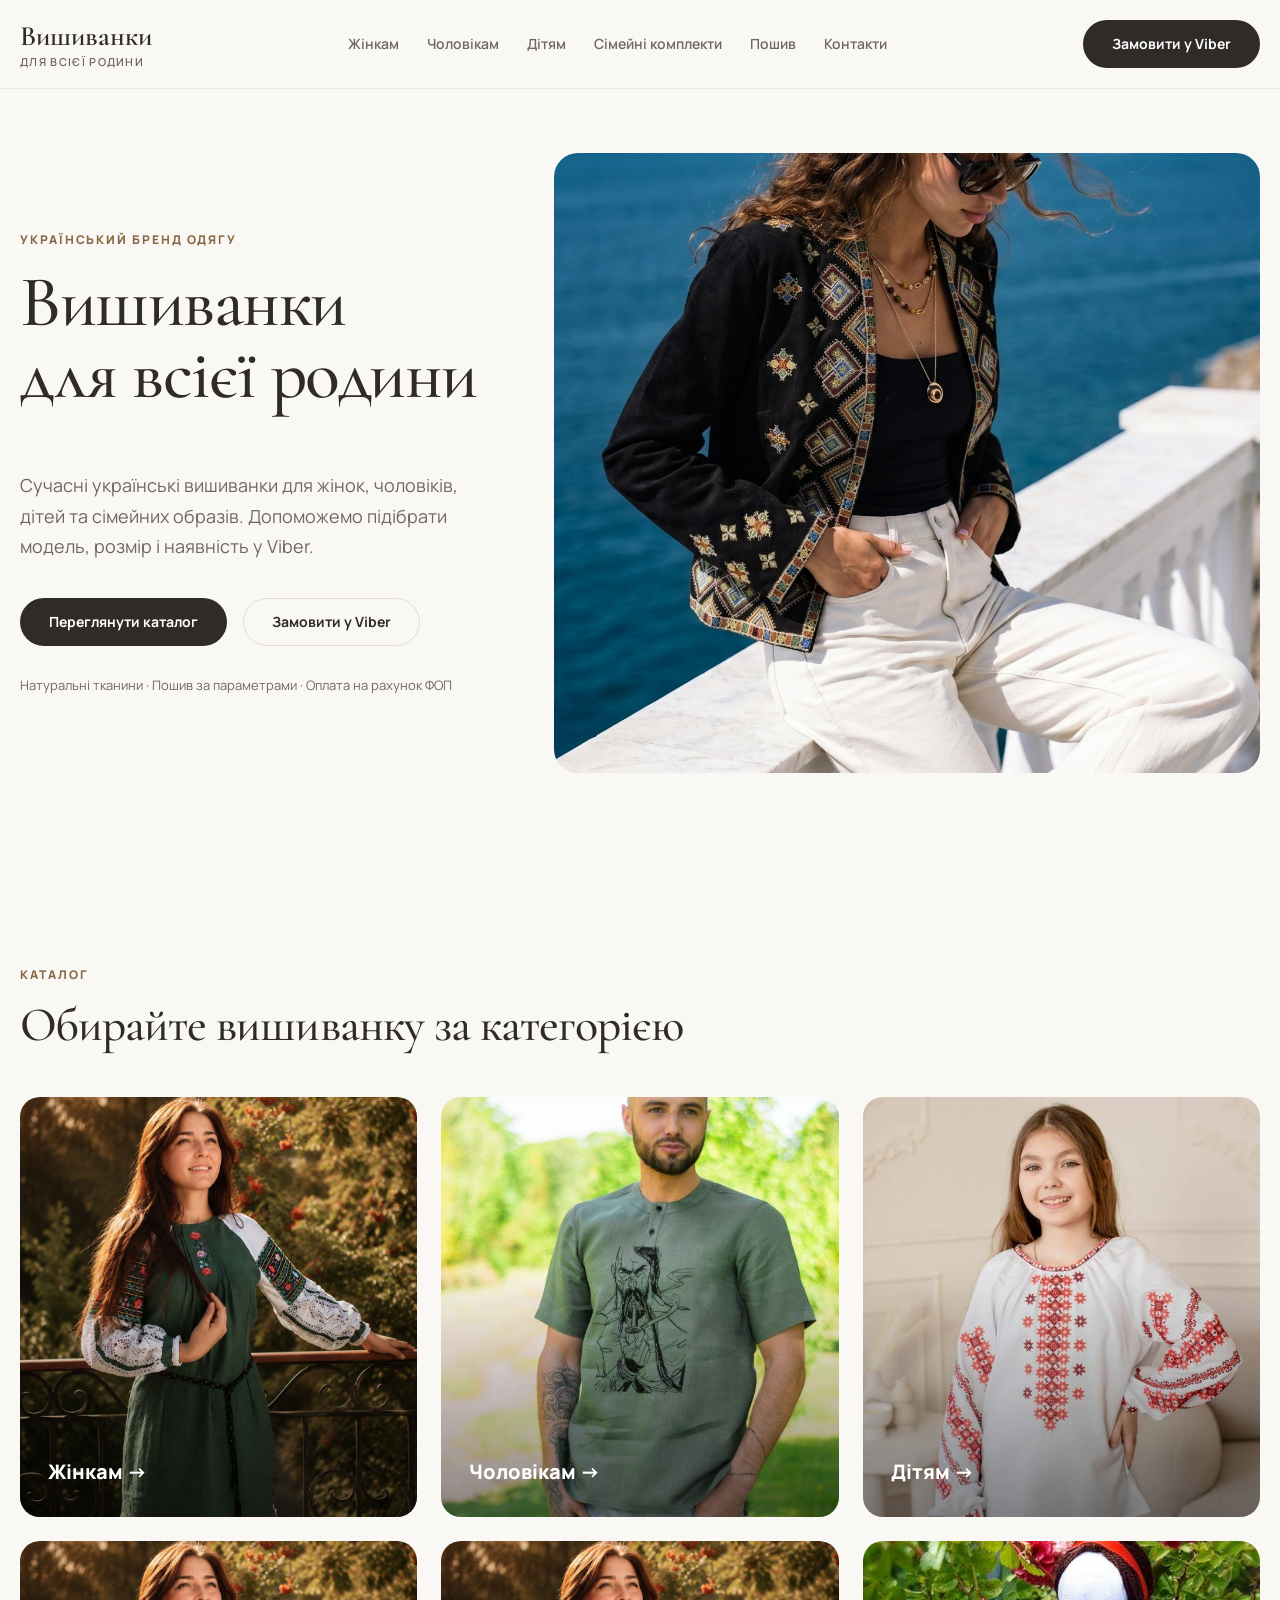
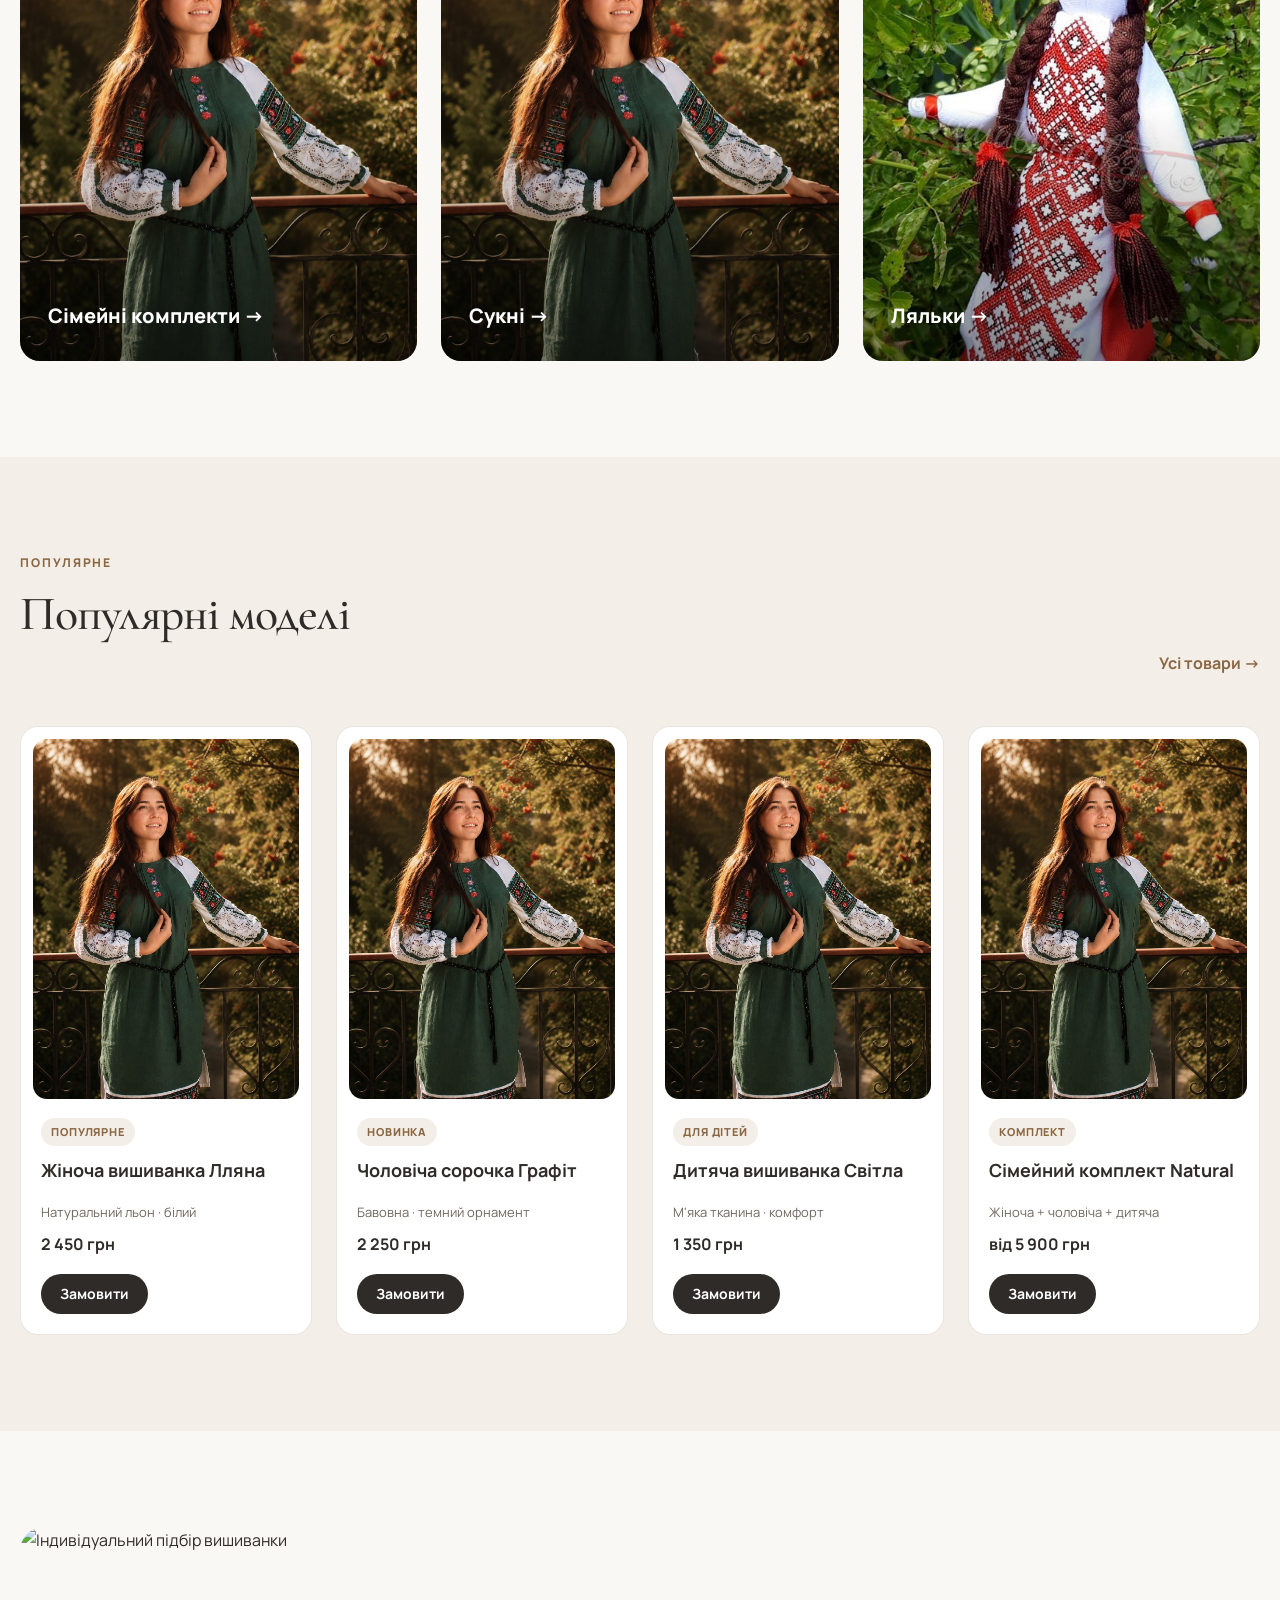
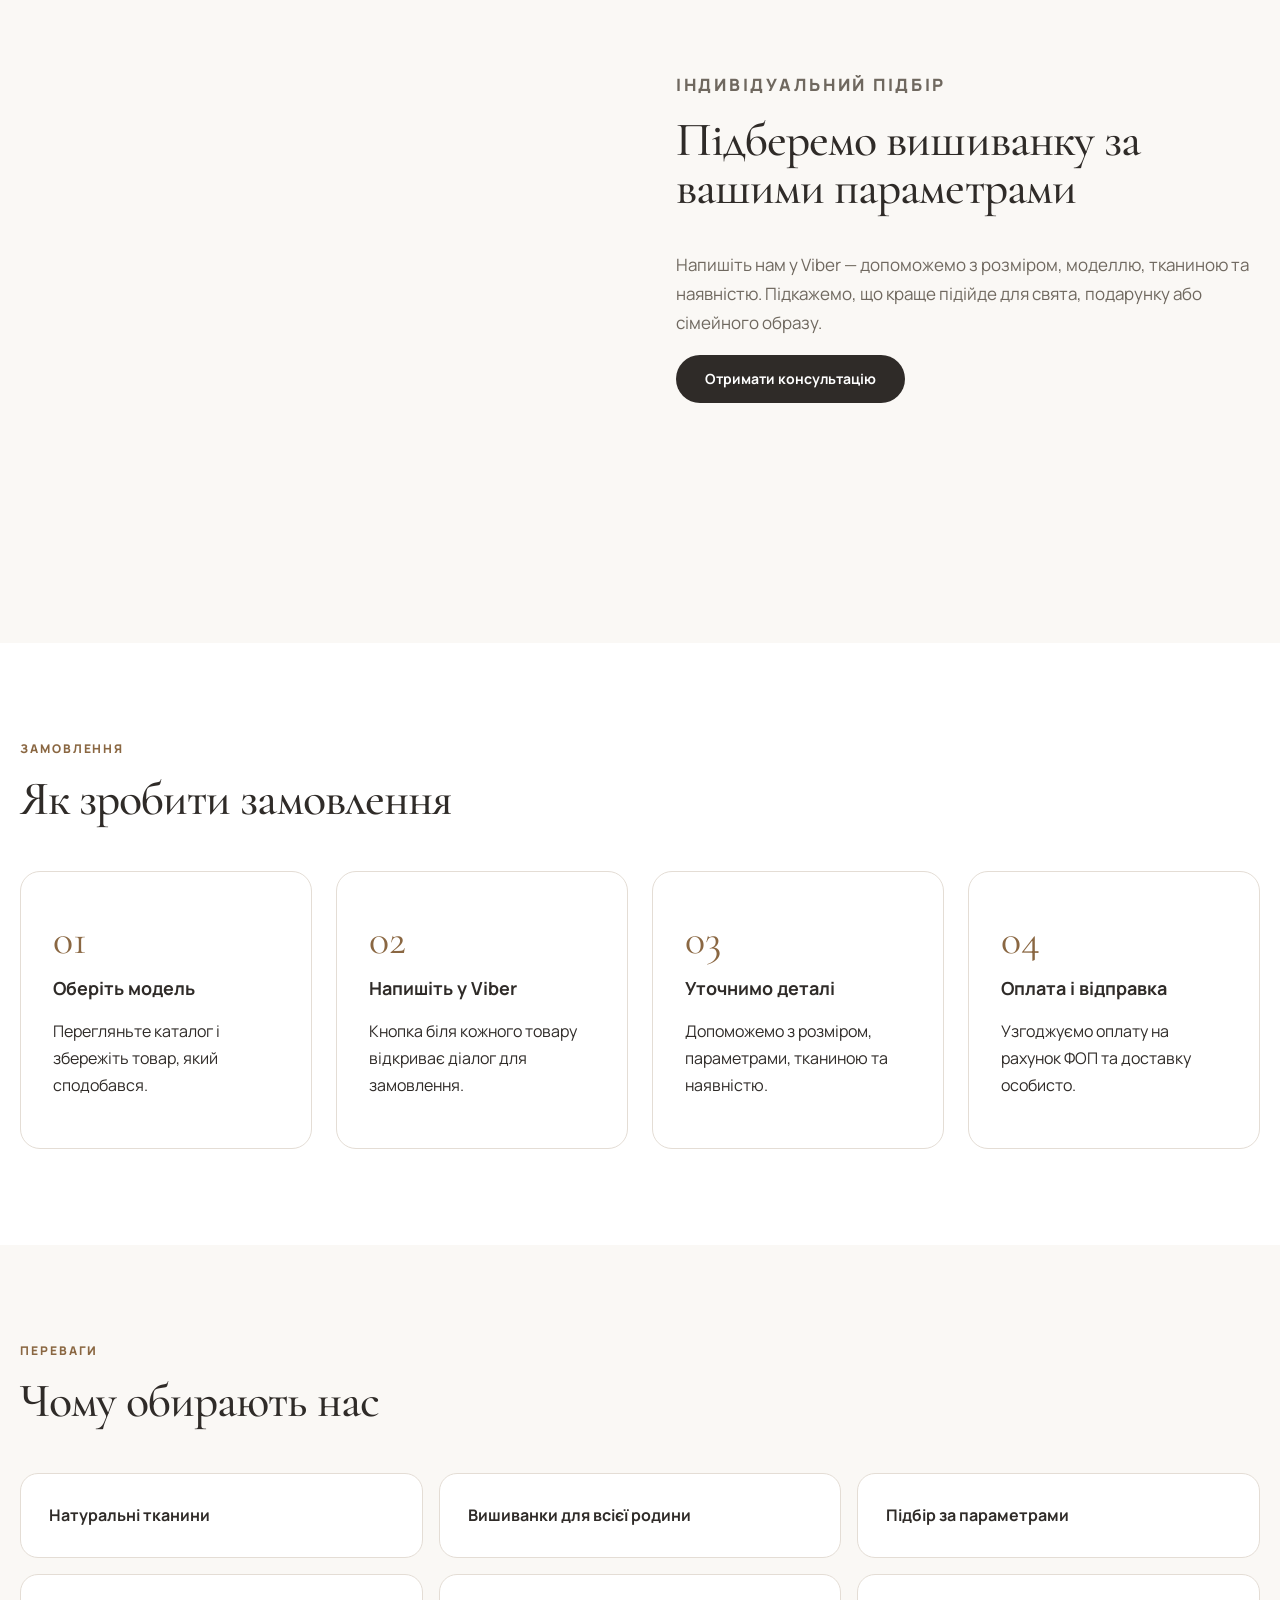
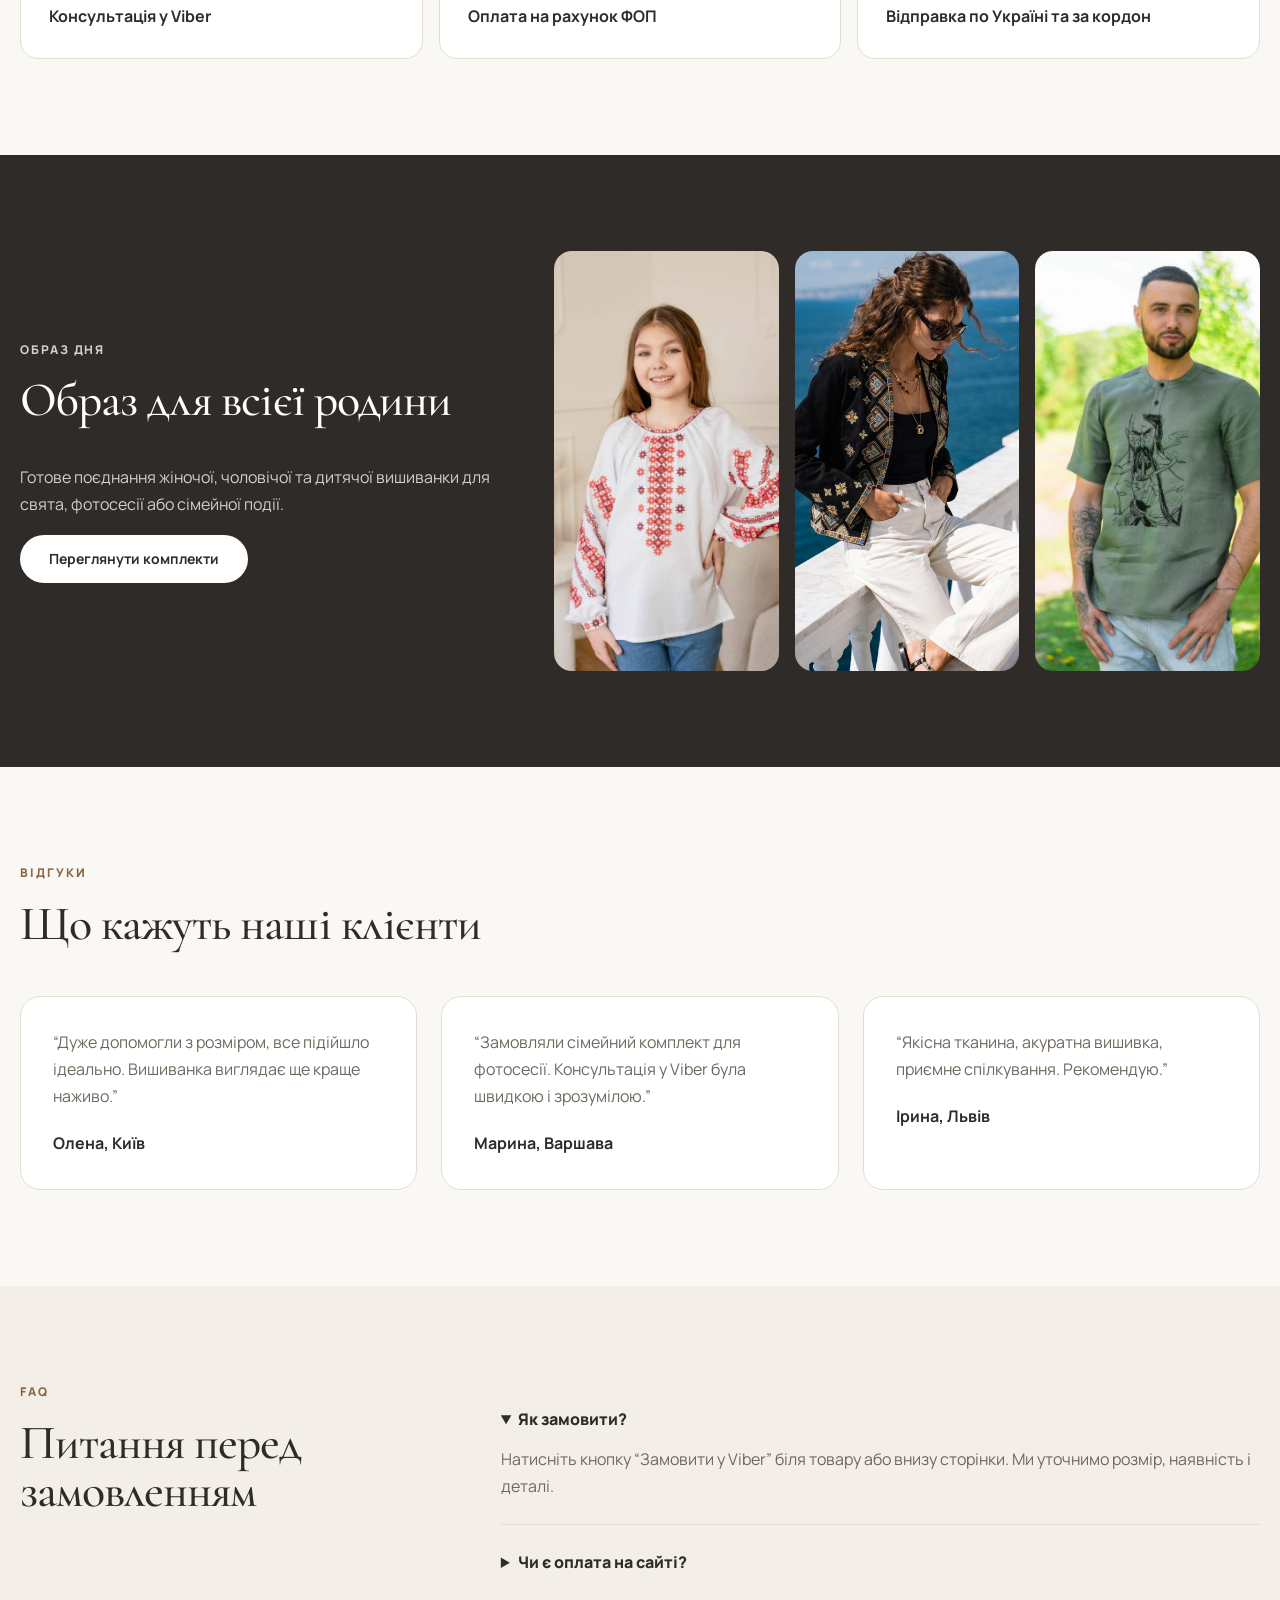
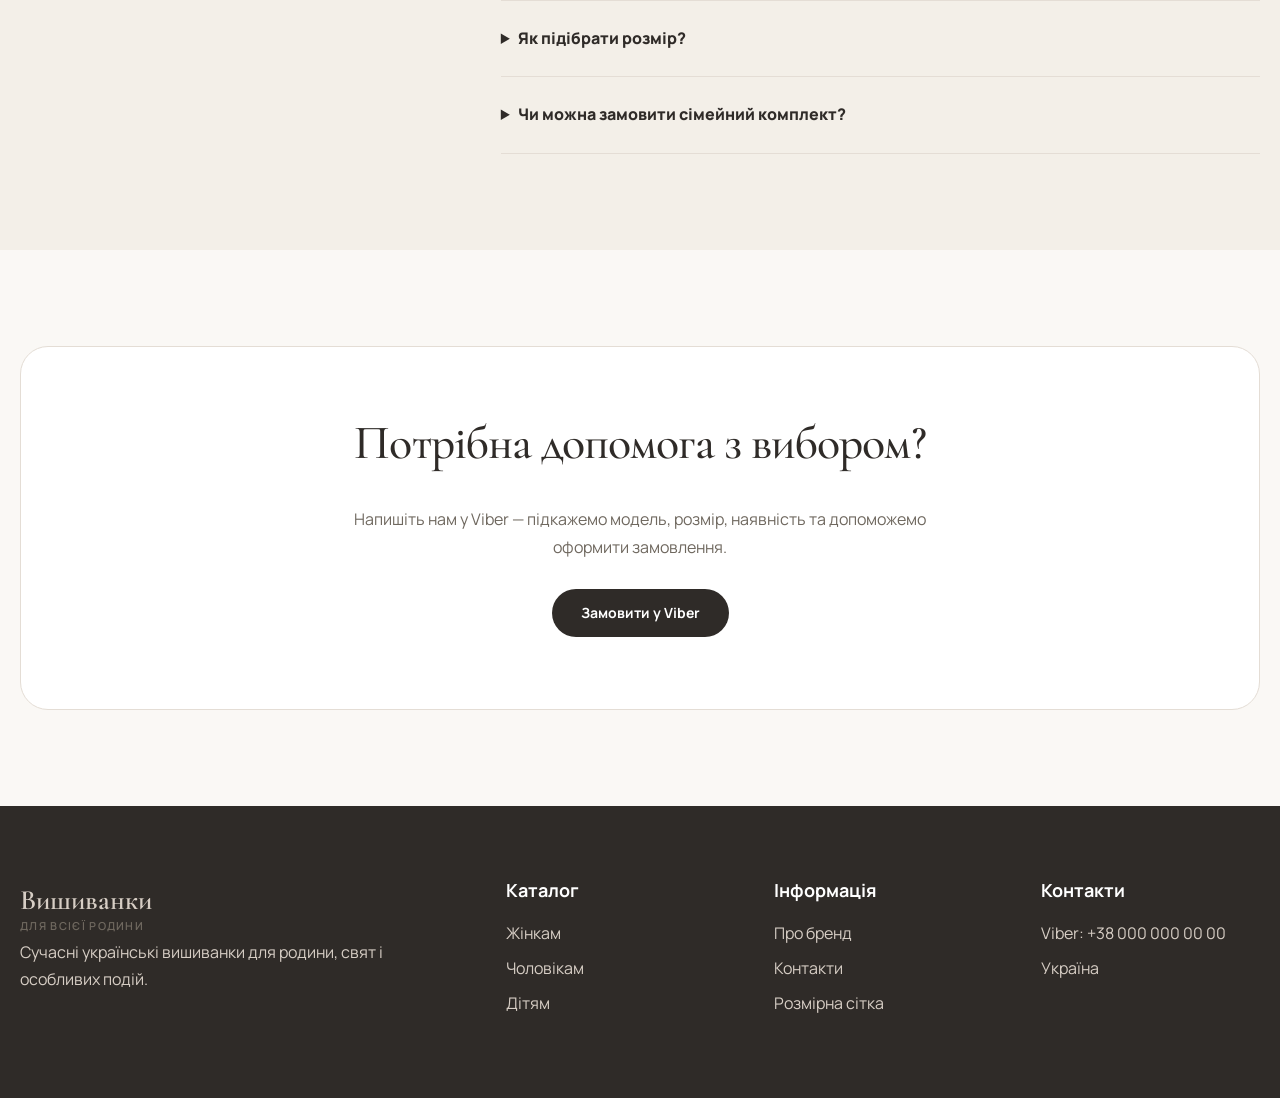
==== index.html @ a9285cfa "Initial commit" ====
<!DOCTYPE html>
<html lang="uk">

<head>
  <meta charset="UTF-8" />
  <meta name="viewport" content="width=device-width, initial-scale=1.0" />
  <title>Вишиванки для всієї родини</title>
  <link rel="preconnect" href="https://fonts.googleapis.com">
  <link rel="preconnect" href="https://fonts.gstatic.com" crossorigin>
  <link
    href="https://fonts.googleapis.com/css2?family=Cormorant+Garamond:wght@500;600&family=Manrope:wght@400;500;600;700&display=swap"
    rel="stylesheet">
  <link rel="stylesheet" href="style.css" />
</head>

<body class="has-mobile-dock">
  <header class="site-header">
    <div class="container header__inner">
      <a href="index.html" class="logo">Вишиванки<span>для всієї родини</span></a>
      <nav class="nav" aria-label="Головна навігація">
        <a href="#catalog">Жінкам</a>
        <a href="#catalog">Чоловікам</a>
        <a href="#catalog">Дітям</a>
        <a href="#family">Сімейні комплекти</a>
        <a href="#tailoring">Пошив</a>
        <a href="#contacts">Контакти</a>
      </nav>
      <a href="viber://chat?number=%2B380000000000" class="btn btn--primary header__cta">Замовити у Viber</a>
      <button class="menu-btn" type="button" aria-label="Відкрити меню"><span></span><span></span></button>
    </div>
  </header>

  <main>
    <section class="hero section">
      <div class="container hero__grid">
        <div class="hero__content">
          <p class="eyebrow">Український бренд одягу</p>
          <h1>Вишиванки<br>для всієї родини</h1>
          <p class="hero__text">Сучасні українські вишиванки для жінок, чоловіків, дітей та сімейних образів. Допоможемо
            підібрати модель, розмір і наявність у Viber.</p>
          <div class="hero__actions">
            <a href="#catalog" class="btn btn--primary">Переглянути каталог</a>
            <a href="viber://chat?number=%2B380000000000" class="btn btn--secondary">Замовити у Viber</a>
          </div>
          <div class="hero__meta">Натуральні тканини · Пошив за параметрами · Оплата на рахунок ФОП</div>
        </div>
        <div class="hero__media">
          <img src="assets/img/woman1.jpg" alt="Сучасний сімейний образ у натуральних тканинах">
        </div>
      </div>
    </section>

    <section id="catalog" class="section categories">
      <div class="container">
        <div class="section-head">
          <p class="eyebrow">Каталог</p>
          <h2>Обирайте вишиванку за категорією</h2>
        </div>
        <div class="category-grid">
          <a class="category-card" href="catalog.html"><img src="assets/img/plat.jpg"
              alt="Жіночі вишиванки"><span>Жінкам →</span></a>
          <a class="category-card" href="catalog.html"><img src="assets/img/man1.jpg"
              alt="Чоловічі вишиванки"><span>Чоловікам →</span></a>
          <a class="category-card" href="catalog.html"><img src="assets/img/kids.jpg" alt="Дитячі вишиванки"><span>Дітям
              →</span></a>
          <a class="category-card" href="catalog.html"><img src="assets/img/plat.jpg"
              alt="Сімейні комплекти"><span>Сімейні комплекти →</span></a>
          <a class="category-card" href="catalog.html"><img src="assets/img/plat.jpg" alt="Сукні"><span>Сукні
              →</span></a>
          <a class="category-card" href="catalog.html"><img src="assets/img/lalka.jpg" alt="Ляльки"><span>Ляльки
              →</span></a>
        </div>
      </div>
    </section>

    <section class="section products-section">
      <div class="container">
        <div class="section-head section-head--row">
          <div>
            <p class="eyebrow">Популярне</p>
            <h2>Популярні моделі</h2>
          </div>
          <a href="catalog.html" class="link-more">Усі товари →</a>
        </div>
        <div class="product-grid">
          <article class="product-card"><a href="product.html"><img src="assets/img/plat.jpg"
                alt="Жіноча вишиванка"></a>
            <div><span class="badge">Популярне</span>
              <h3>Жіноча вишиванка Лляна</h3>
              <p>Натуральний льон · білий</p><strong>2 450 грн</strong><a class="btn btn--small"
                href="viber://chat?number=%2B380000000000">Замовити</a>
            </div>
          </article>
          <article class="product-card"><a href="product.html"><img src="assets/img/plat.jpg"
                alt="Чоловіча сорочка"></a>
            <div><span class="badge">Новинка</span>
              <h3>Чоловіча сорочка Графіт</h3>
              <p>Бавовна · темний орнамент</p><strong>2 250 грн</strong><a class="btn btn--small"
                href="viber://chat?number=%2B380000000000">Замовити</a>
            </div>
          </article>
          <article class="product-card"><a href="product.html"><img src="assets/img/plat.jpg"
                alt="Дитяча вишиванка"></a>
            <div><span class="badge">Для дітей</span>
              <h3>Дитяча вишиванка Світла</h3>
              <p>М'яка тканина · комфорт</p><strong>1 350 грн</strong><a class="btn btn--small"
                href="viber://chat?number=%2B380000000000">Замовити</a>
            </div>
          </article>
          <article class="product-card"><a href="product.html"><img src="assets/img/plat.jpg"
                alt="Сімейний комплект"></a>
            <div><span class="badge">Комплект</span>
              <h3>Сімейний комплект Natural</h3>
              <p>Жіноча + чоловіча + дитяча</p><strong>від 5 900 грн</strong><a class="btn btn--small"
                href="viber://chat?number=%2B380000000000">Замовити</a>
            </div>
          </article>
        </div>
      </div>
    </section>

    <section id="tailoring" class="section tailoring">
      <div class="container split">
        <img src="https://images.unsplash.com/photo-1496747611176-843222e1e57c?auto=format&fit=crop&w=1000&q=80"
          alt="Індивідуальний підбір вишиванки">
        <div class="split__content">
          <p class="eyebrow">Індивідуальний підбір</p>
          <h2>Підберемо вишиванку за вашими параметрами</h2>
          <p>Напишіть нам у Viber — допоможемо з розміром, моделлю, тканиною та наявністю. Підкажемо, що краще підійде
            для свята, подарунку або сімейного образу.</p>
          <a href="viber://chat?number=%2B380000000000" class="btn btn--primary">Отримати консультацію</a>
        </div>
      </div>
    </section>

    <section id="order" class="section steps">
      <div class="container">
        <div class="section-head">
          <p class="eyebrow">Замовлення</p>
          <h2>Як зробити замовлення</h2>
        </div>
        <div class="steps-grid">
          <div><span>01</span>
            <h3>Оберіть модель</h3>
            <p>Перегляньте каталог і збережіть товар, який сподобався.</p>
          </div>
          <div><span>02</span>
            <h3>Напишіть у Viber</h3>
            <p>Кнопка біля кожного товару відкриває діалог для замовлення.</p>
          </div>
          <div><span>03</span>
            <h3>Уточнимо деталі</h3>
            <p>Допоможемо з розміром, параметрами, тканиною та наявністю.</p>
          </div>
          <div><span>04</span>
            <h3>Оплата і відправка</h3>
            <p>Узгоджуємо оплату на рахунок ФОП та доставку особисто.</p>
          </div>
        </div>
      </div>
    </section>

    <section class="section benefits">
      <div class="container">
        <div class="section-head">
          <p class="eyebrow">Переваги</p>
          <h2>Чому обирають нас</h2>
        </div>
        <div class="benefit-grid">
          <div>Натуральні тканини</div>
          <div>Вишиванки для всієї родини</div>
          <div>Підбір за параметрами</div>
          <div>Консультація у Viber</div>
          <div>Оплата на рахунок ФОП</div>
          <div>Відправка по Україні та за кордон</div>
        </div>
      </div>
    </section>

    <section id="family" class="section family-look">
      <div class="container family-look__inner">
        <div>
          <p class="eyebrow eyebrow--light">Образ дня</p>
          <h2>Образ для всієї родини</h2>
          <p>Готове поєднання жіночої, чоловічої та дитячої вишиванки для свята, фотосесії або сімейної події.</p><a
            href="catalog.html" class="btn btn--light">Переглянути комплекти</a>
        </div>
        <div class="look-images">
          <img
            src="assets/img/kids.jpg"
            alt="Сімейний комплект">
            <img
            src="assets/img/woman1.jpg"
            alt="Жіночий образ">
            <img
            src="assets/img/man1.jpg"
            alt="Чоловічий образ"></div>
      </div>
    </section>

    <section class="section reviews">
      <div class="container">
        <div class="section-head">
          <p class="eyebrow">Відгуки</p>
          <h2>Що кажуть наші клієнти</h2>
        </div>
        <div class="review-grid">
          <blockquote>“Дуже допомогли з розміром, все підійшло ідеально. Вишиванка виглядає ще краще
            наживо.”<cite>Олена, Київ</cite></blockquote>
          <blockquote>“Замовляли сімейний комплект для фотосесії. Консультація у Viber була швидкою і
            зрозумілою.”<cite>Марина, Варшава</cite></blockquote>
          <blockquote>“Якісна тканина, акуратна вишивка, приємне спілкування. Рекомендую.”<cite>Ірина, Львів</cite>
          </blockquote>
        </div>
      </div>
    </section>

    <section class="section faq">
      <div class="container faq__grid">
        <div>
          <p class="eyebrow">FAQ</p>
          <h2>Питання перед замовленням</h2>
        </div>
        <div class="accordion">
          <details open>
            <summary>Як замовити?</summary>
            <p>Натисніть кнопку “Замовити у Viber” біля товару або внизу сторінки. Ми уточнимо розмір, наявність і
              деталі.</p>
          </details>
          <details>
            <summary>Чи є оплата на сайті?</summary>
            <p>Ні. Оплата узгоджується особисто та проводиться на рахунок ФОП.</p>
          </details>
          <details>
            <summary>Як підібрати розмір?</summary>
            <p>Надішліть параметри у Viber, і ми допоможемо підібрати правильний розмір.</p>
          </details>
          <details>
            <summary>Чи можна замовити сімейний комплект?</summary>
            <p>Так, допоможемо підібрати поєднання для жінок, чоловіків і дітей.</p>
          </details>
        </div>
      </div>
    </section>

    <section id="contacts" class="section final-cta">
      <div class="container final-cta__inner">
        <h2>Потрібна допомога з вибором?</h2>
        <p>Напишіть нам у Viber — підкажемо модель, розмір, наявність та допоможемо оформити замовлення.</p>
        <a href="viber://chat?number=%2B380000000000" class="btn btn--primary">Замовити у Viber</a>
      </div>
    </section>
  </main>

  <footer class="footer">
    <div class="container footer__grid">
      <div><a href="index.html" class="logo logo--footer">Вишиванки<span>для всієї родини</span></a>
        <p>Сучасні українські вишиванки для родини, свят і особливих подій.</p>
      </div>
      <div>
        <h3>Каталог</h3><a href="catalog.html">Жінкам</a><a href="catalog.html">Чоловікам</a><a
          href="catalog.html">Дітям</a>
      </div>
      <div>
        <h3>Інформація</h3><a href="about.html">Про бренд</a><a href="contacts.html">Контакти</a><a href="#">Розмірна
          сітка</a>
      </div>
      <div>
        <h3>Контакти</h3>
        <p>Viber: +38 000 000 00 00</p>
        <p>Україна</p>
      </div>
    </div>
  </footer>

  <nav class="mobile-dock" aria-label="Швидка навігація">
    <a class="mobile-dock__link" href="#catalog" aria-label="Перейти до каталогу">
      <span class="mobile-dock__icon" aria-hidden="true">
        <svg viewBox="0 0 24 24">
          <path d="M4 4h6v6H4zM14 4h6v6h-6zM4 14h6v6H4zM14 14h6v6h-6z" />
        </svg>
      </span>
      <span>Каталог</span>
    </a>
    <a class="mobile-dock__link" href="#order" aria-label="Як зробити замовлення">
      <span class="mobile-dock__icon" aria-hidden="true">
        <svg viewBox="0 0 24 24">
          <path d="M9 3h6l1 2h3v16H5V5h3zm0 5h6V6H9zm-1 5h8v-2H8zm0 4h6v-2H8z" />
        </svg>
      </span>
      <span>Замовлення</span>
    </a>
    <a class="mobile-dock__viber" href="viber://chat?number=%2B380000000000" aria-label="Написати у Viber">
      <span class="mobile-dock__viber-icon" aria-hidden="true">
        <svg viewBox="0 0 24 24">
          <path
            d="M7.3 4.2A8.9 8.9 0 0 1 12 3c5 0 9 3.5 9 7.9 0 2.8-1.6 5.3-4.1 6.7l.7 2.8-3.3-1.7c-.7.1-1.5.2-2.3.2-5 0-9-3.5-9-7.9 0-1.9.8-3.7 2-5.1l-.4-3.1zM8.6 8.1c-.3.2-.6.7-.5 1.2.2 2.4 2.1 4.8 4.6 5.9.6.3 1.2.2 1.6-.1l.9-.8c.2-.2.2-.5 0-.7l-1.3-1c-.2-.2-.5-.2-.7 0l-.5.5c-1.1-.5-2-1.3-2.6-2.5l.5-.5c.2-.2.2-.5 0-.7l-1-1.2c-.2-.2-.7-.2-1 0zm5.9-.3c1 .4 1.7 1.2 2 2.3l1.4-.3a4.5 4.5 0 0 0-3-3.3zm-.4 2.2c.5.2.8.6.9 1.1l1.4-.3a2.8 2.8 0 0 0-1.9-2.1z" />
        </svg>
      </span>
      <span>Viber</span>
    </a>
    <a class="mobile-dock__link" href="#tailoring" aria-label="Підібрати вишиванку">
      <span class="mobile-dock__icon" aria-hidden="true">
        <svg viewBox="0 0 24 24">
          <path
            d="M12 3 4 7v6c0 4.4 3.4 7 8 8 4.6-1 8-3.6 8-8V7zm0 3.2L17 8.7V13c0 2.8-1.9 4.5-5 5.3-3.1-.8-5-2.5-5-5.3V8.7zM9.2 12.1l-1.4 1.4 3 3L16.7 10l-1.5-1.3-4.5 4.9z" />
        </svg>
      </span>
      <span>Підбір</span>
    </a>
    <a class="mobile-dock__link" href="#contacts" aria-label="Контакти магазину">
      <span class="mobile-dock__icon" aria-hidden="true">
        <svg viewBox="0 0 24 24">
          <path d="M4 5h16v11H8.2L4 19.5zm3 3v2h10V8zm0 4v2h7v-2z" />
        </svg>
      </span>
      <span>Контакти</span>
    </a>
  </nav>

  <script src="script.js"></script>
</body>

</html>
---- style.css ----
:root{
  --bg:#FAF8F5;--bg-2:#F3EFE8;--surface:#fff;--text:#2F2B28;--muted:#6F685F;--border:#E4DDD5;--accent:#8A6742;--success:#5F7A56;
  --font-head:'Cormorant Garamond',serif;--font-body:'Manrope',sans-serif;--container:1280px;--radius:24px;
}
*{box-sizing:border-box}html{scroll-behavior:smooth}body{margin:0;background:var(--bg);color:var(--text);font-family:var(--font-body);font-size:16px;line-height:1.7}img{max-width:100%;display:block;object-fit:cover}a{color:inherit;text-decoration:none}.container{width:min(var(--container),calc(100% - 40px));margin:0 auto}.section{padding:96px 0}.site-header{position:sticky;top:0;z-index:20;background:rgba(250,248,245,.9);backdrop-filter:blur(16px);border-bottom:1px solid rgba(228,221,213,.7)}.header__inner{height:88px;display:flex;align-items:center;justify-content:space-between;gap:32px}.logo{font-family:var(--font-head);font-size:28px;font-weight:600;line-height:1;color:var(--text)}.logo span{display:block;font-family:var(--font-body);font-size:11px;font-weight:600;text-transform:uppercase;letter-spacing:.12em;color:var(--muted);margin-top:6px}.nav{display:flex;gap:28px;font-size:14px;font-weight:600;color:var(--muted)}.nav a:hover{color:var(--text)}.btn{display:inline-flex;align-items:center;justify-content:center;min-height:48px;padding:0 28px;border-radius:999px;font-weight:700;font-size:14px;transition:.25s ease;border:1px solid transparent;cursor:pointer}.btn--primary{background:var(--text);color:#fff}.btn--primary:hover{background:#433D38;transform:translateY(-1px)}.btn--secondary{background:transparent;color:var(--text);border-color:var(--border)}.btn--secondary:hover{border-color:var(--text)}.btn--light{background:#fff;color:var(--text)}.btn--small{min-height:40px;padding:0 18px;margin-top:16px;background:var(--text);color:#fff}.btn--full{width:100%;margin:24px 0}.menu-btn{display:none;background:none;border:0;width:44px;height:44px}.menu-btn span{display:block;width:24px;height:2px;background:var(--text);margin:6px auto}.eyebrow{font-size:12px;font-weight:800;letter-spacing:.16em;text-transform:uppercase;color:var(--accent);margin:0 0 16px}.eyebrow--light{color:#D9C7AD}h1,h2,h3,p{margin-top:0}h1,h2{font-family:var(--font-head);font-weight:500;letter-spacing:-.02em;line-height:1}h1{font-size:72px}h2{font-size:48px}h3{font-size:18px;line-height:1.35}.hero{padding-top:64px}.hero__grid{display:grid;grid-template-columns:.8fr 1.2fr;gap:64px;align-items:center}.hero__text{max-width:500px;font-size:18px;color:var(--muted)}.hero__actions{display:flex;gap:16px;margin:36px 0 28px;flex-wrap:wrap}.hero__meta{font-size:13px;color:var(--muted)}.hero__media img{height:620px;width:100%;border-radius:var(--radius)}.section-head{max-width:720px;margin-bottom:48px}.section-head--row{max-width:none;display:flex;justify-content:space-between;align-items:end;gap:32px}.link-more{font-weight:700;color:var(--accent)}.category-grid{display:grid;grid-template-columns:repeat(3,1fr);gap:24px}.category-card{position:relative;height:420px;border-radius:20px;overflow:hidden;background:#ddd}.category-card img{height:100%;width:100%;transition:.5s ease}.category-card:after{content:"";position:absolute;inset:0;background:linear-gradient(to top,rgba(0,0,0,.45),transparent 60%)}.category-card span{position:absolute;left:28px;bottom:28px;z-index:1;color:#fff;font-weight:800;font-size:20px}.category-card:hover img{transform:scale(1.045)}.products-section,.faq{background:var(--bg-2)}.product-grid{display:grid;grid-template-columns:repeat(4,1fr);gap:24px}.product-card{background:var(--surface);border-radius:18px;padding:12px;border:1px solid rgba(228,221,213,.75)}.product-card img{height:360px;width:100%;border-radius:14px}.product-card div{padding:18px 8px 8px}.product-card p{color:var(--muted);font-size:13px;margin-bottom:8px}.product-card strong{display:block;font-size:16px}.badge{display:inline-flex;align-items:center;border-radius:999px;background:var(--bg-2);color:var(--accent);font-size:11px;font-weight:800;letter-spacing:.08em;text-transform:uppercase;padding:5px 10px;margin-bottom:12px}.split{display:grid;grid-template-columns:1fr 1fr;gap:72px;align-items:center}.split>img{height:620px;width:100%;border-radius:var(--radius)}.split__content p{color:var(--muted);font-size:17px}.steps{background:#fff}.steps-grid{display:grid;grid-template-columns:repeat(4,1fr);gap:24px}.steps-grid>div{padding:32px;border:1px solid var(--border);border-radius:20px}.steps-grid span{font-family:var(--font-head);font-size:42px;color:var(--accent)}.benefit-grid{display:grid;grid-template-columns:repeat(3,1fr);gap:16px}.benefit-grid div{background:#fff;border:1px solid var(--border);border-radius:18px;padding:28px;font-weight:700}.family-look{background:var(--text);color:#fff}.family-look__inner{display:grid;grid-template-columns:.8fr 1.2fr;gap:64px;align-items:center}.family-look p{color:#D7CEC5}.look-images{display:grid;grid-template-columns:repeat(3,1fr);gap:16px}.look-images img{height:420px;border-radius:18px}.review-grid{display:grid;grid-template-columns:repeat(3,1fr);gap:24px}.review-grid blockquote{margin:0;background:#fff;border:1px solid var(--border);border-radius:20px;padding:32px;color:var(--muted)}.review-grid cite{display:block;margin-top:20px;color:var(--text);font-style:normal;font-weight:700}.faq__grid{display:grid;grid-template-columns:.7fr 1.3fr;gap:72px}.accordion details{border-bottom:1px solid var(--border);padding:24px 0}.accordion summary{font-weight:800;cursor:pointer}.accordion p{color:var(--muted);margin:12px 0 0}.final-cta{text-align:center}.final-cta__inner{background:#fff;border-radius:28px;padding:72px 32px;border:1px solid var(--border)}.final-cta p{max-width:620px;margin:0 auto 28px;color:var(--muted)}.footer{background:var(--text);color:#fff;padding:72px 0}.footer__grid{display:grid;grid-template-columns:2fr 1fr 1fr 1fr;gap:48px}.footer p,.footer a{display:block;color:#D7CEC5;margin:8px 0}.logo--footer{color:#fff}.page{padding:64px 0 120px}.breadcrumbs{font-size:13px;color:var(--muted);margin-bottom:32px}.catalog-head{display:flex;justify-content:space-between;align-items:end;gap:32px;margin-bottom:40px}.catalog-head p{color:var(--muted)}select,input{height:48px;border:1px solid var(--border);border-radius:12px;background:#fff;padding:0 16px;font-family:inherit}.catalog-layout{display:grid;grid-template-columns:280px 1fr;gap:32px}.filters{background:#fff;border:1px solid var(--border);border-radius:20px;padding:24px;height:max-content;position:sticky;top:120px}.filters label{display:grid;gap:8px;margin-bottom:18px;font-weight:700}.filters h2{font-family:var(--font-body);font-size:20px;letter-spacing:0}.catalog-products{grid-template-columns:repeat(3,1fr)}.product-detail{display:grid;grid-template-columns:1.2fr .8fr;gap:64px;align-items:start}.gallery-main{height:720px;width:100%;border-radius:24px}.gallery div{display:grid;grid-template-columns:repeat(2,1fr);gap:16px;margin-top:16px}.gallery div img{height:260px;width:100%;border-radius:18px}.product-info{position:sticky;top:120px}.product-info h1{font-size:56px}.product-price{font-size:26px;display:block}.product-info dl{border-top:1px solid var(--border);margin:28px 0 0}.product-info dl div{display:flex;justify-content:space-between;gap:16px;border-bottom:1px solid var(--border);padding:14px 0}.product-info dt{color:var(--muted)}.product-info dd{margin:0;font-weight:700}.product-info section{margin-top:28px}.product-info h2{font-family:var(--font-body);font-size:18px;letter-spacing:0}.product-info p,.text-page p{color:var(--muted)}.text-page{max-width:820px}.text-page h1{font-size:60px}.contacts-card{background:#fff;border:1px solid var(--border);border-radius:28px;padding:56px}.contact-list{margin-top:40px;border-top:1px solid var(--border);padding-top:24px}
@media(max-width:1024px){.nav,.header__cta{display:none}.menu-btn{display:block}h1{font-size:56px}h2{font-size:40px}.hero__grid,.split,.family-look__inner,.faq__grid,.product-detail{grid-template-columns:1fr}.hero__media img{height:520px}.category-grid,.product-grid,.review-grid,.benefit-grid,.steps-grid,.catalog-products{grid-template-columns:repeat(2,1fr)}.catalog-layout{grid-template-columns:1fr}.filters{position:static}.product-info{position:static}.footer__grid{grid-template-columns:1fr 1fr}.look-images img{height:300px}}
@media(max-width:640px){.container{width:min(100% - 32px,var(--container))}.section{padding:64px 0}.header__inner{height:72px}.logo{font-size:23px}h1{font-size:46px}h2{font-size:34px}.hero{padding-top:40px}.hero__grid{gap:36px}.hero__media img{height:420px;border-radius:18px}.hero__actions{flex-direction:column}.btn{width:100%}.category-grid,.product-grid,.steps-grid,.benefit-grid,.review-grid,.catalog-products,.footer__grid,.look-images{grid-template-columns:1fr}.category-card{height:340px}.product-card img{height:340px}.catalog-head{display:block}.gallery-main{height:480px}.gallery div img{height:180px}.text-page h1,.product-info h1{font-size:42px}.contacts-card{padding:32px 20px}.final-cta__inner{padding:48px 20px}.footer{padding:56px 0}.family-look__inner{gap:36px}}

.mobile-dock{display:none}
.mobile-dock svg{display:block;width:24px;height:24px;fill:currentColor}
@media(max-width:1024px){
  body.has-mobile-dock{padding-bottom:108px}
  .mobile-dock{
    position:fixed;
    left:50%;
    bottom:calc(12px + env(safe-area-inset-bottom));
    z-index:40;
    display:grid;
    grid-template-columns:1fr 1fr 72px 1fr 1fr;
    align-items:end;
    width:min(720px,calc(100% - 24px));
    min-height:76px;
    padding:10px 10px 12px;
    border:1px solid rgba(138,103,66,.16);
    border-radius:22px;
    background:rgba(255,255,255,.94);
    box-shadow:0 18px 46px rgba(47,43,40,.18);
    backdrop-filter:blur(18px);
    transform:translateX(-50%);
  }
  .mobile-dock__link,
  .mobile-dock__viber{
    position:relative;
    display:flex;
    flex-direction:column;
    align-items:center;
    justify-content:center;
    min-width:0;
    min-height:56px;
    border-radius:14px;
    color:var(--muted);
    font-size:11px;
    font-weight:800;
    line-height:1.15;
    text-align:center;
    transition:color .2s ease,background .2s ease,transform .2s ease;
  }
  .mobile-dock__icon{
    display:grid;
    place-items:center;
    width:30px;
    height:28px;
    margin-bottom:4px;
  }
  .mobile-dock__link:hover,
  .mobile-dock__link.is-active{
    background:#F4EEE6;
    color:var(--accent);
  }
  .mobile-dock__viber{
    min-height:72px;
    margin-top:-26px;
    border-radius:24px;
    color:#fff;
    transform:translateY(-4px);
  }
  .mobile-dock__viber:before{
    content:"";
    position:absolute;
    inset:0;
    border-radius:inherit;
    background:linear-gradient(145deg,#7E57C2,#5C36A5);
    box-shadow:0 12px 28px rgba(92,54,165,.35);
  }
  .mobile-dock__viber-icon,
  .mobile-dock__viber span:last-child{
    position:relative;
    z-index:1;
  }
  .mobile-dock__viber-icon{
    display:grid;
    place-items:center;
    width:38px;
    height:34px;
    margin-bottom:4px;
  }
  .mobile-dock__viber:hover{transform:translateY(-7px)}
}
@media(max-width:420px){
  body.has-mobile-dock{padding-bottom:104px}
  .mobile-dock{
    grid-template-columns:1fr 1fr 64px 1fr 1fr;
    min-height:72px;
    padding:8px 6px 10px;
    border-radius:18px;
  }
  .mobile-dock__link,
  .mobile-dock__viber{
    font-size:10px;
  }
  .mobile-dock__icon{
    width:28px;
    height:26px;
  }
  .mobile-dock__viber{
    min-height:66px;
    border-radius:20px;
  }
  .mobile-dock svg{
    width:22px;
    height:22px;
  }
}
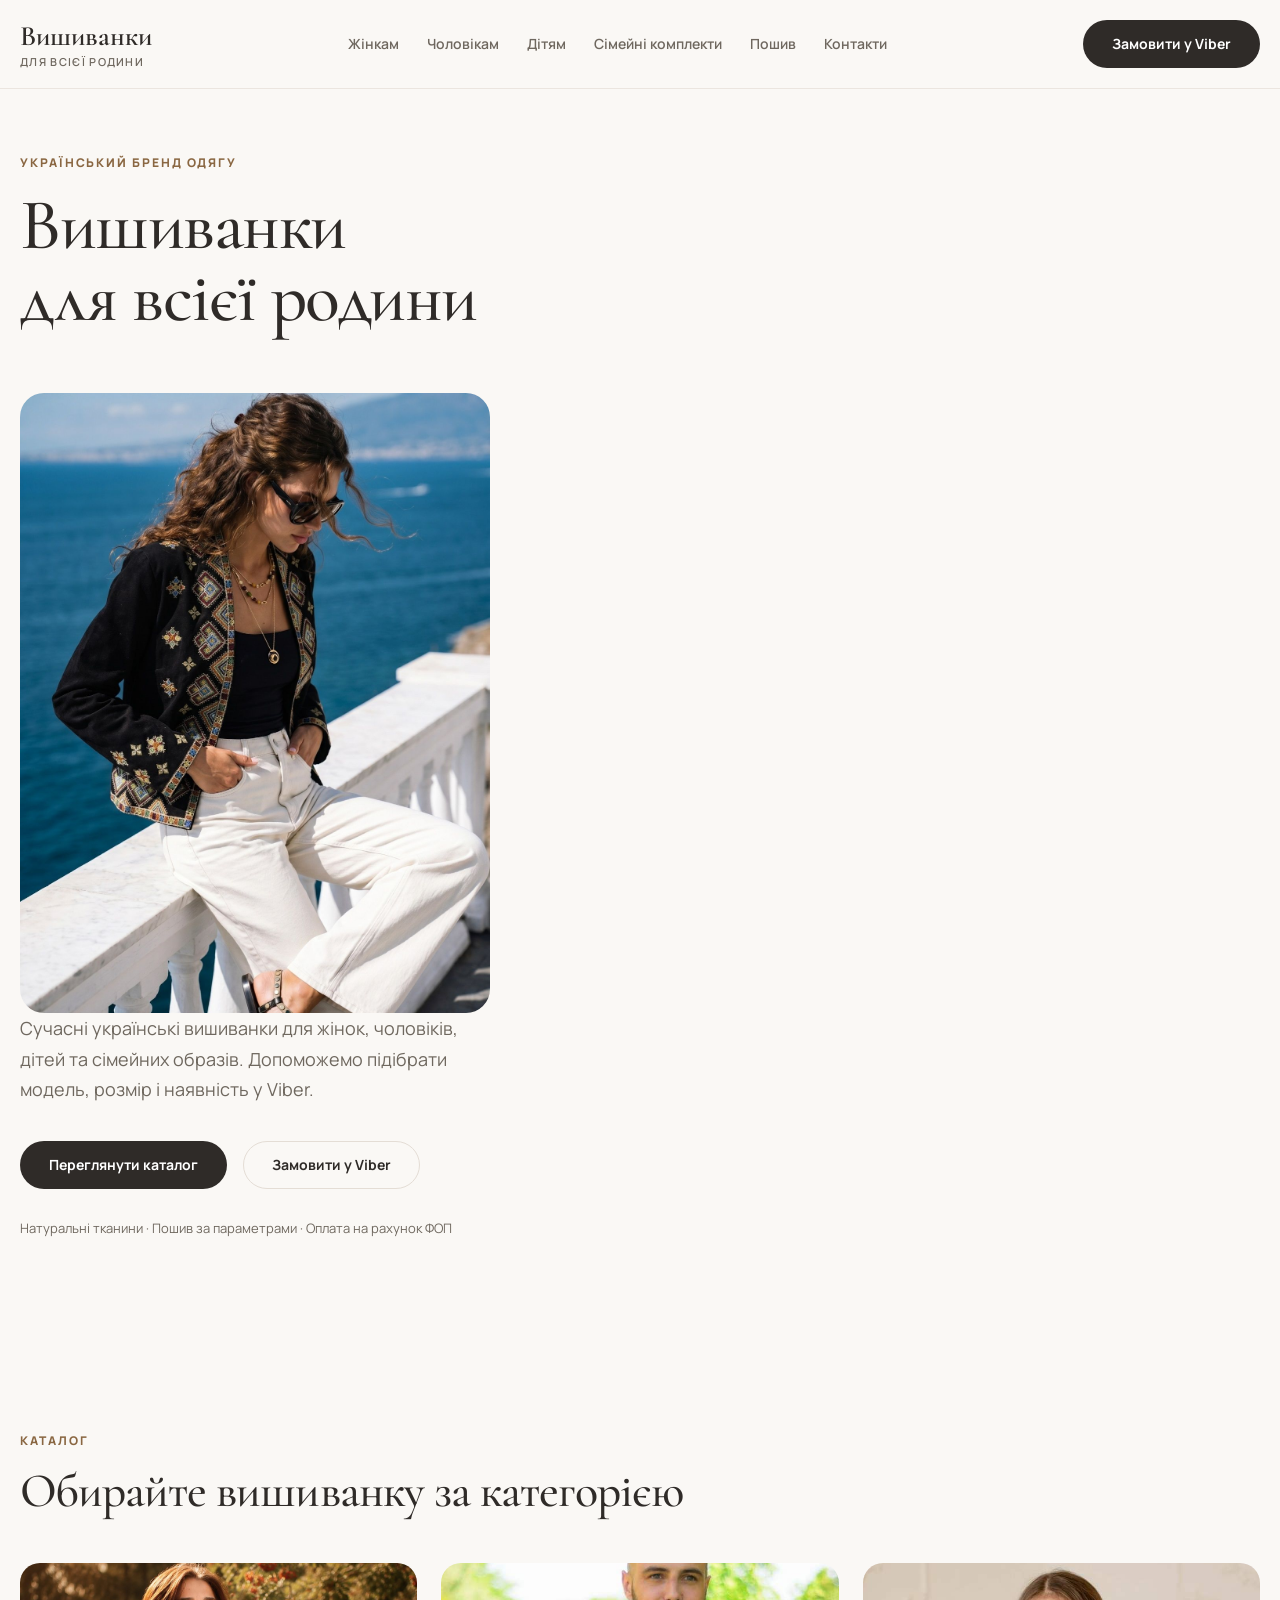
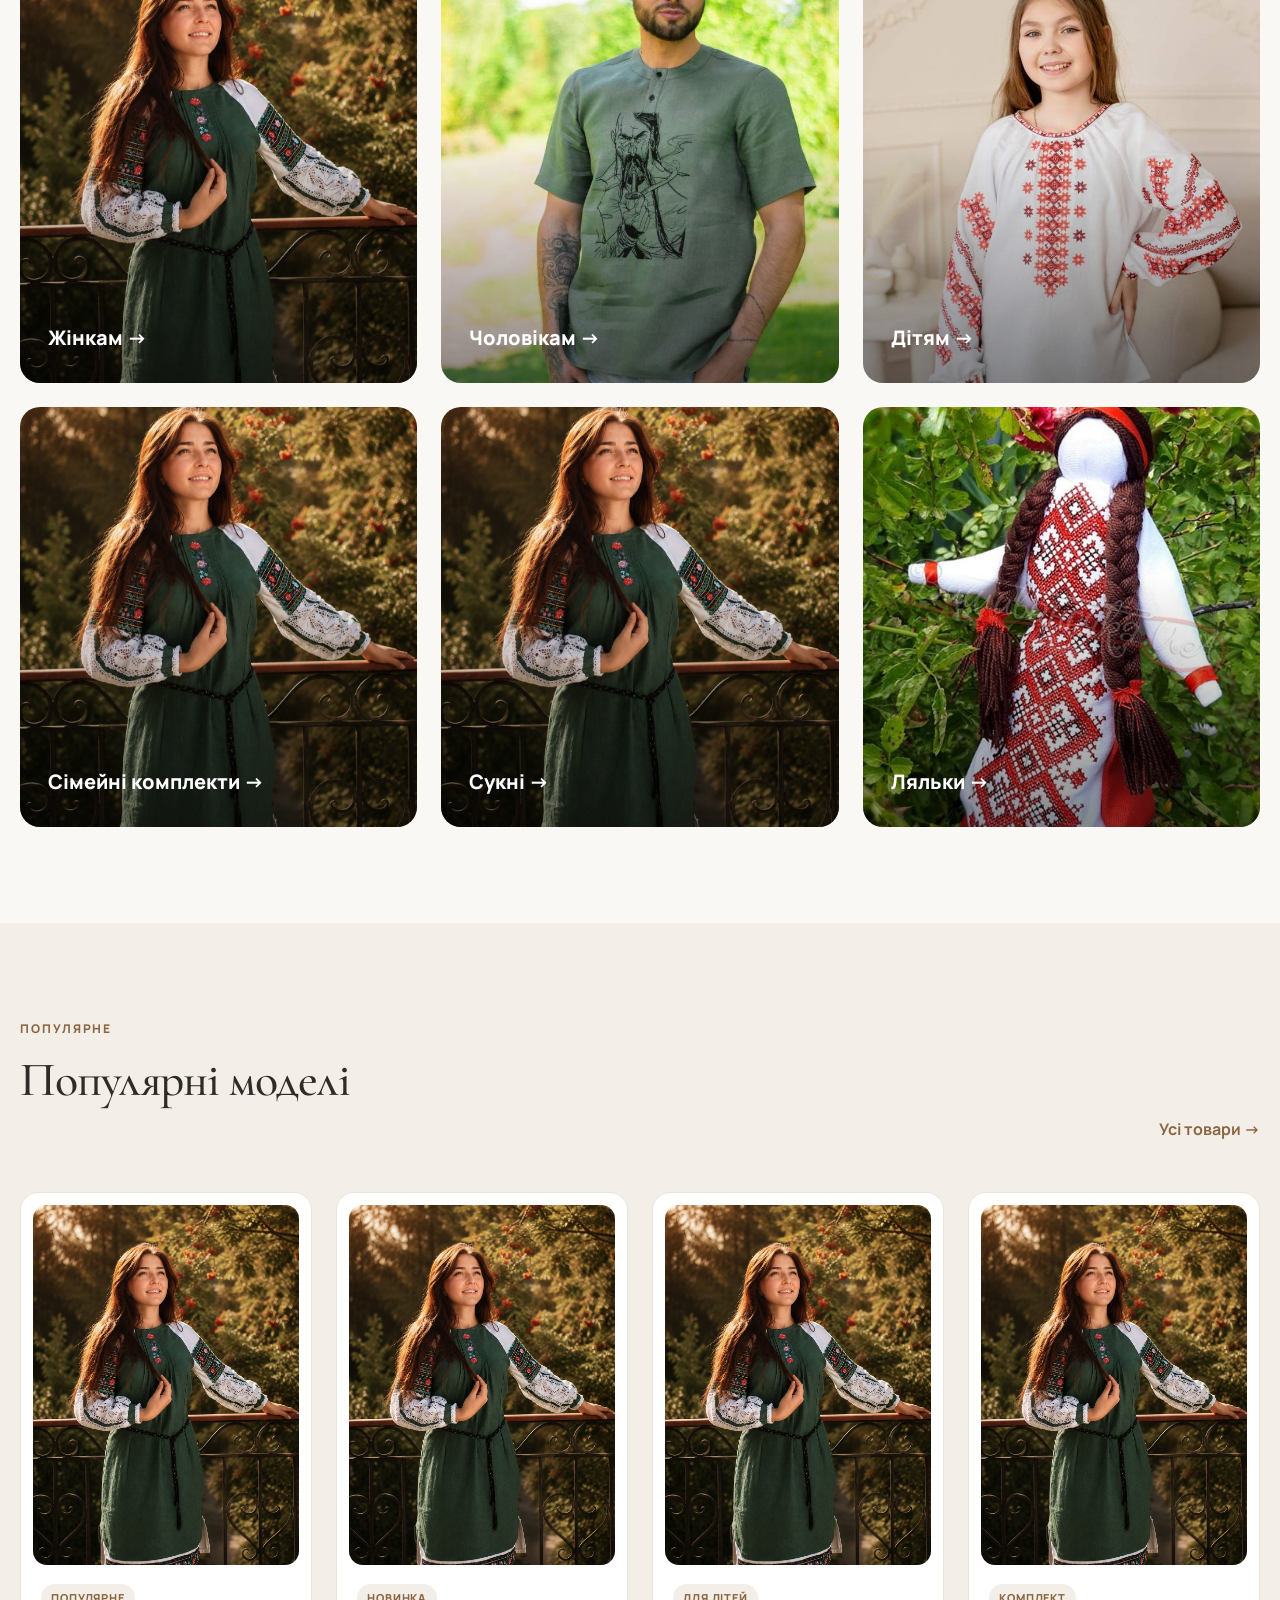
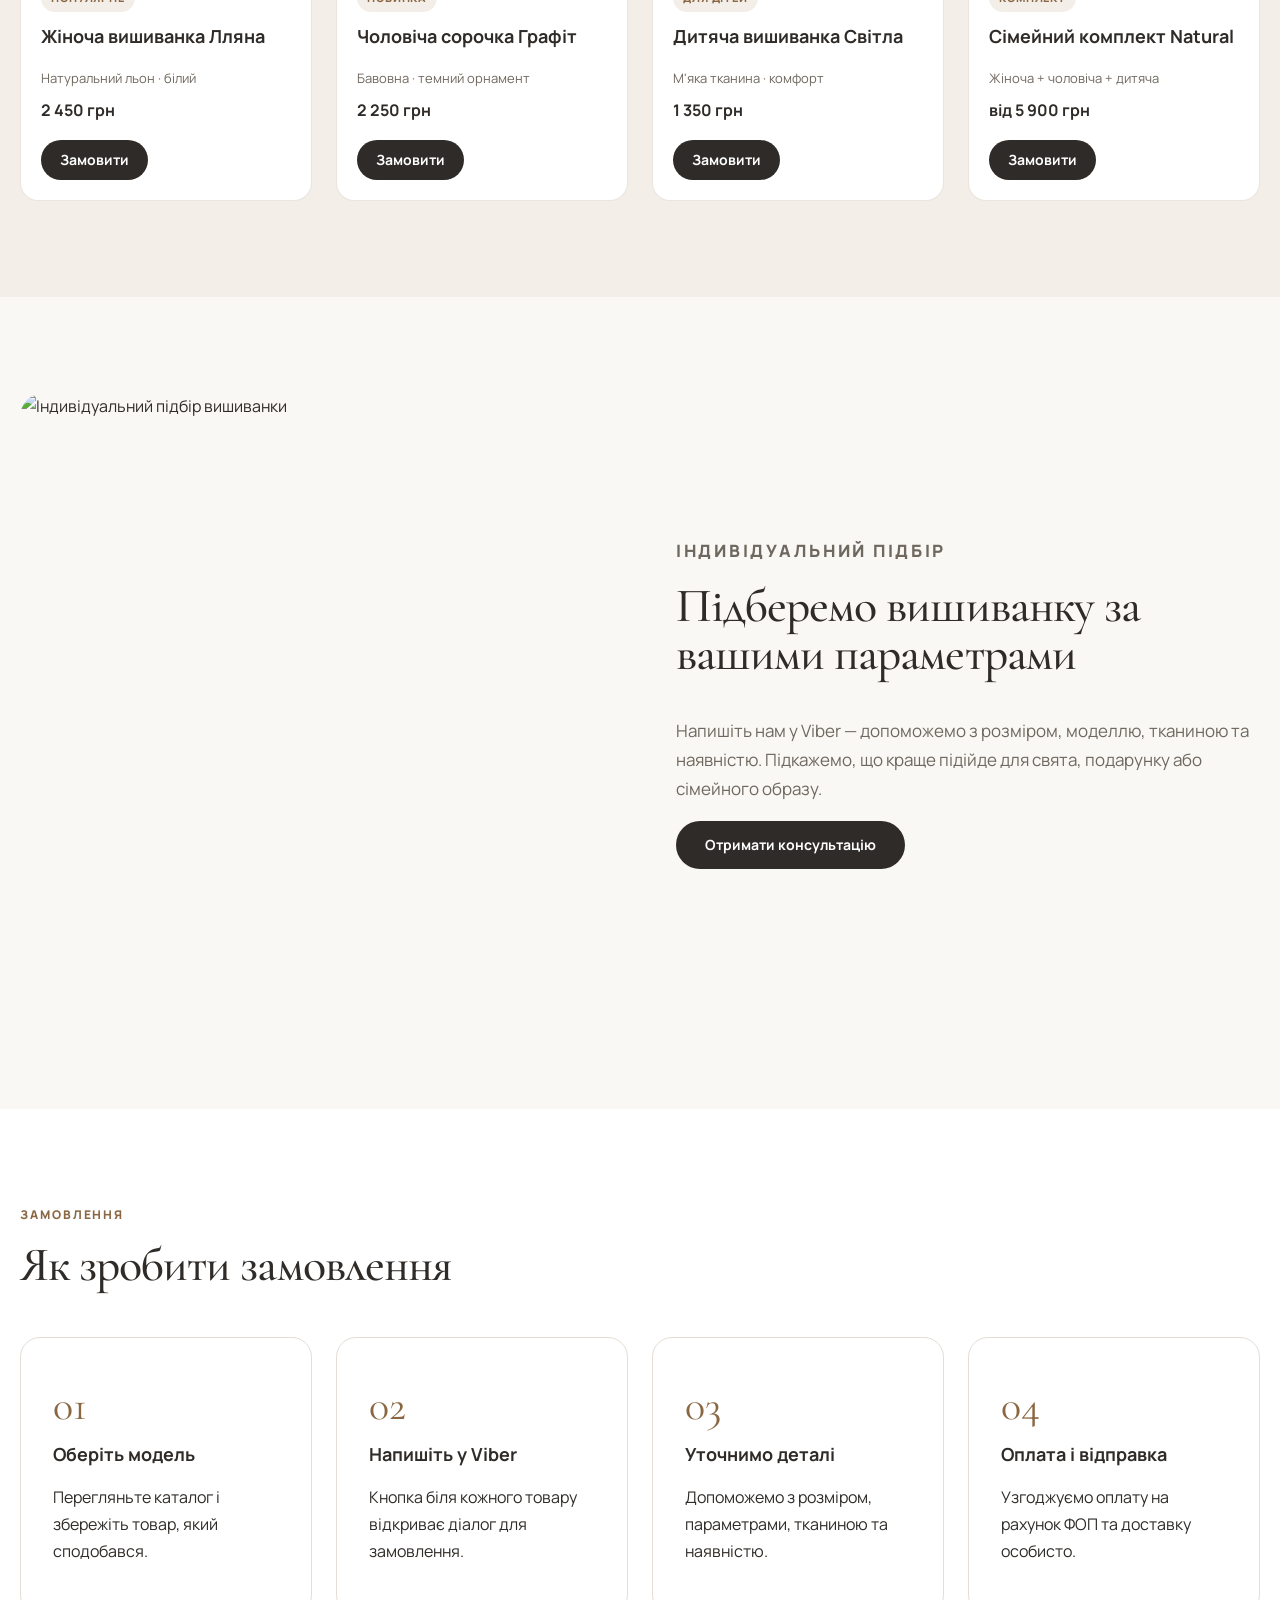
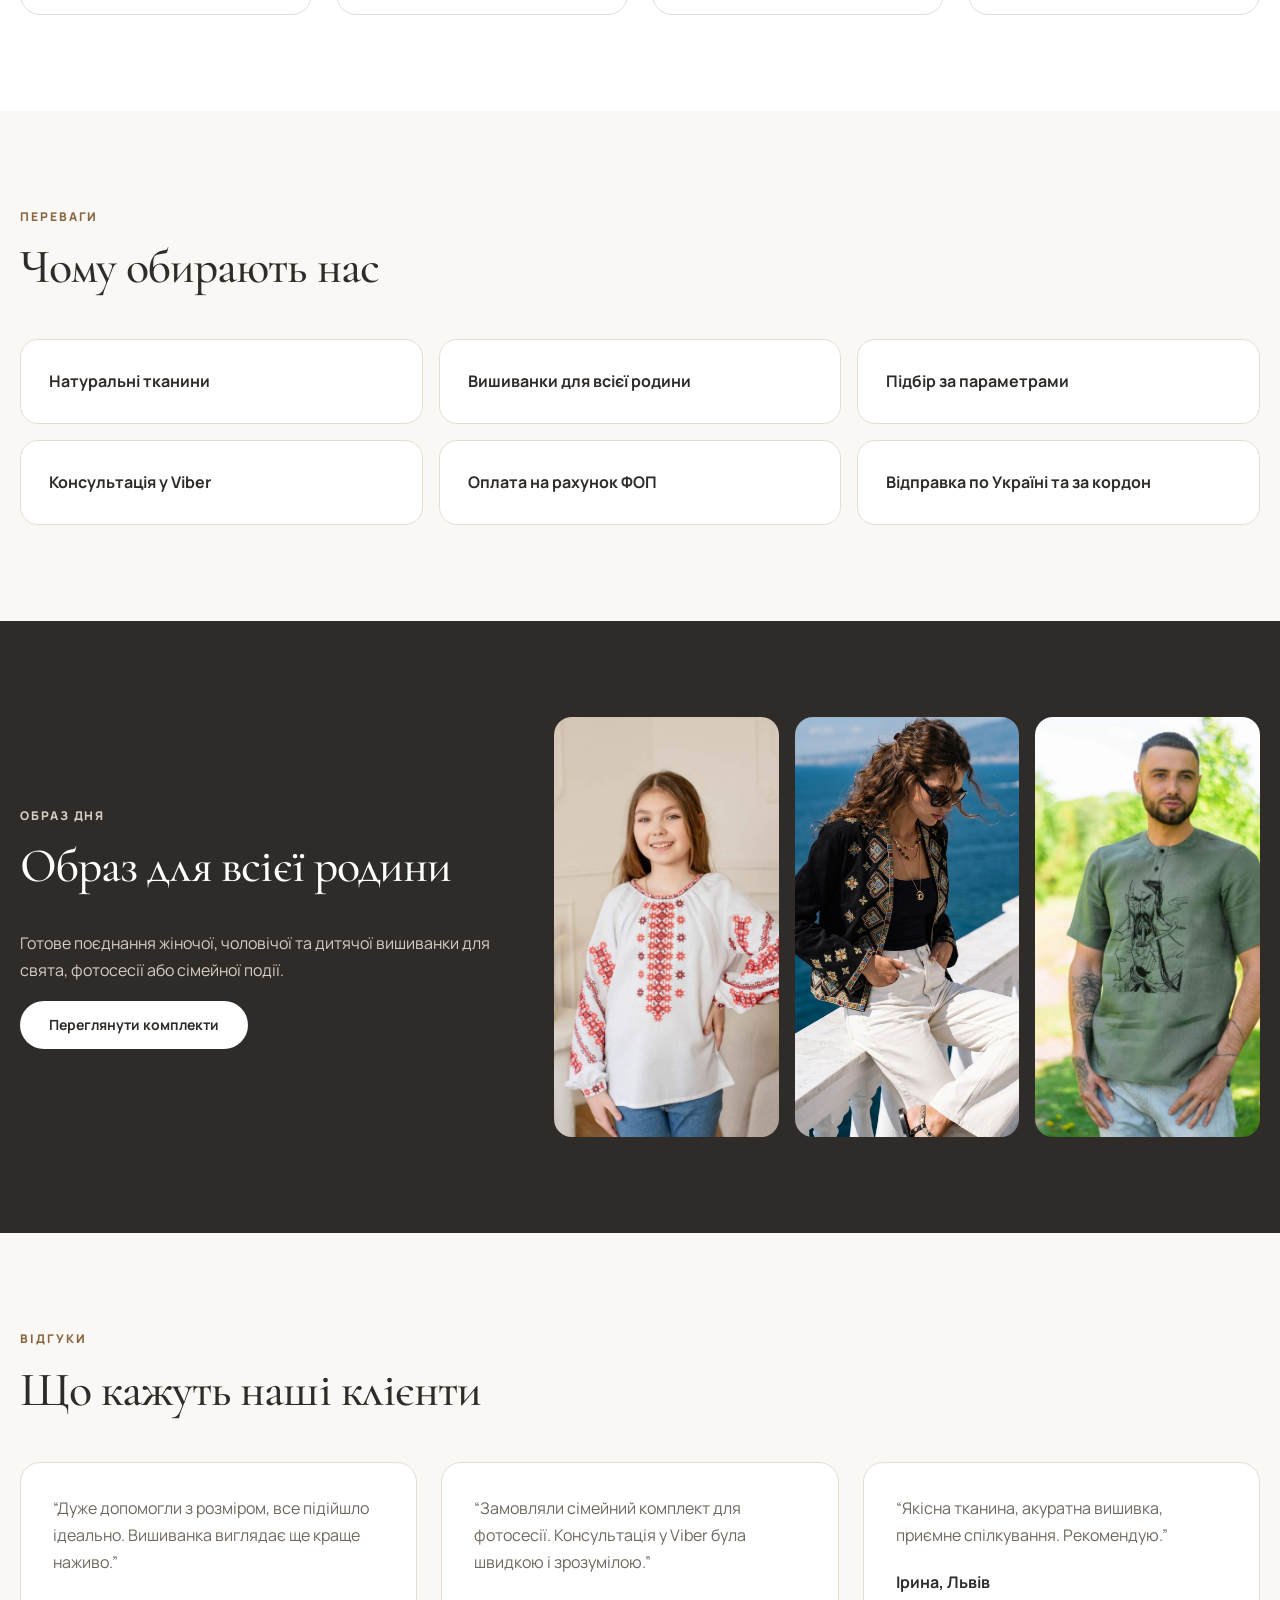
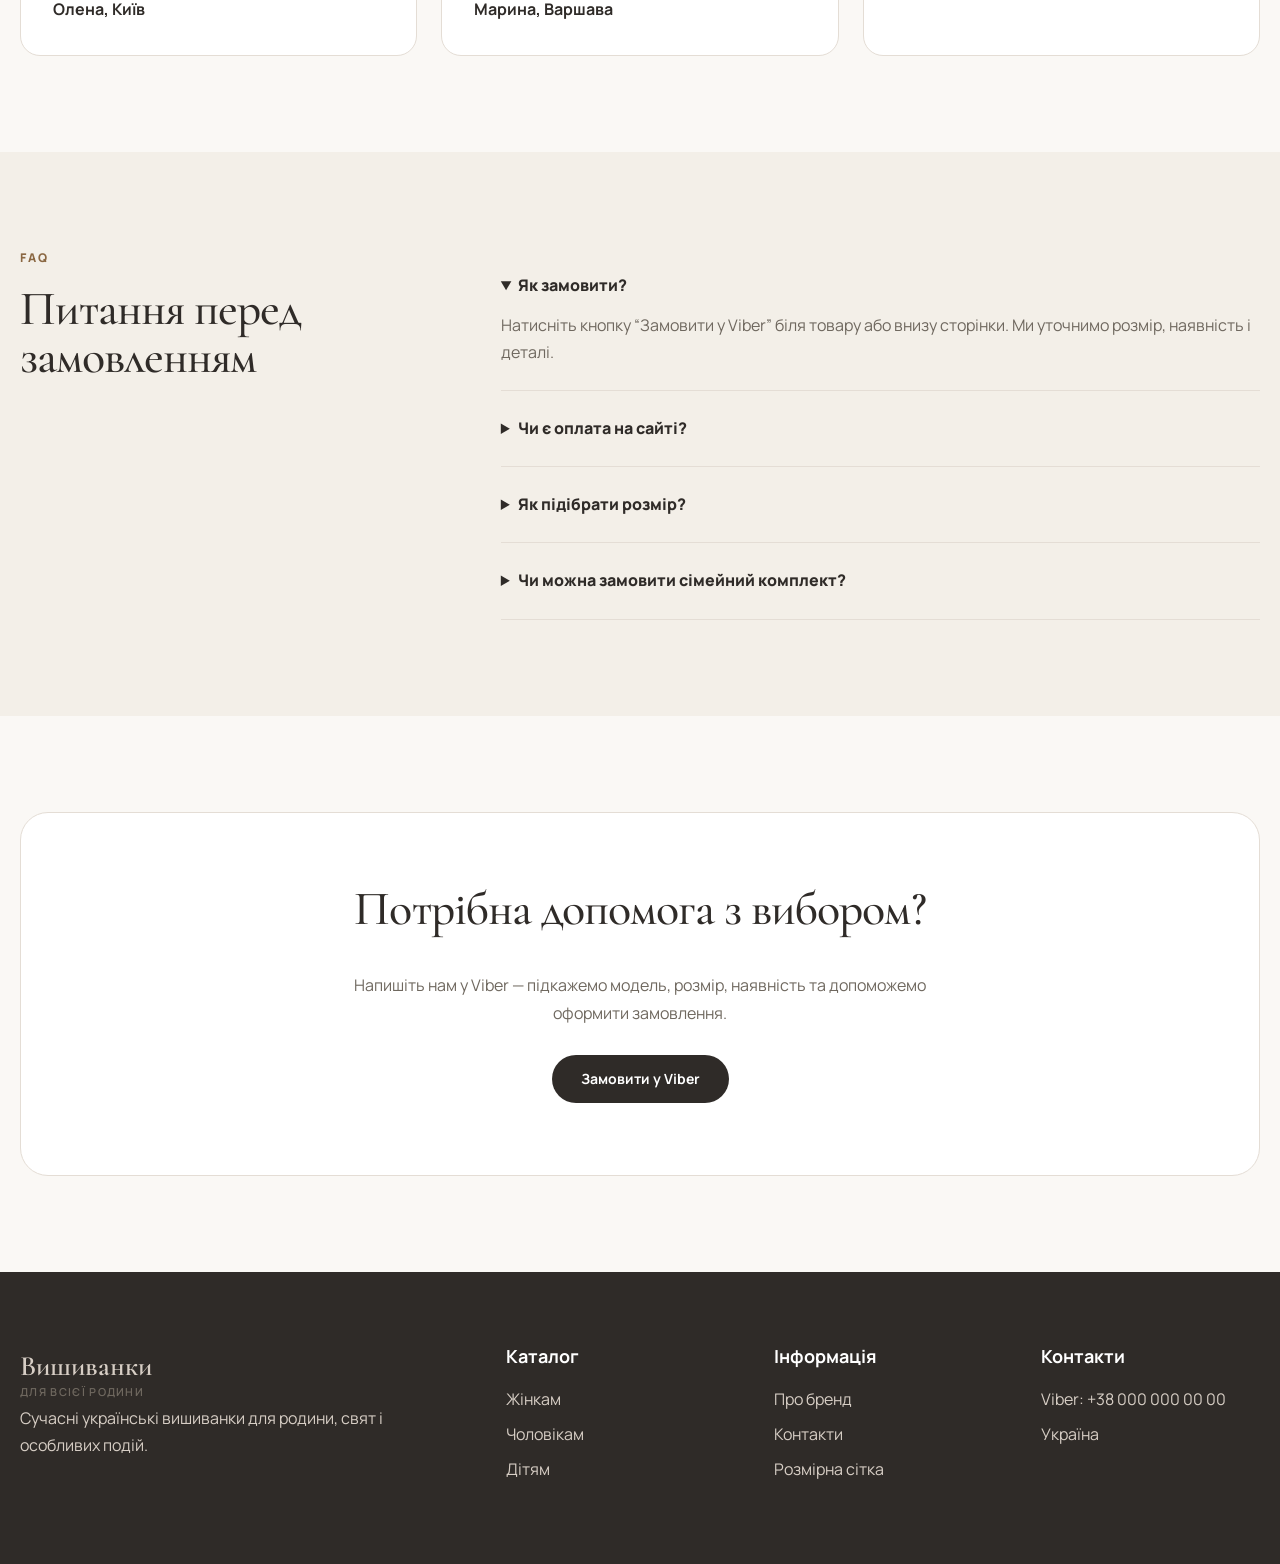
==== commit 8ee01ff9: "change desing" ====
--- a/index.html
+++ b/index.html
@@ -36,6 +36,9 @@
         <div class="hero__content">
           <p class="eyebrow">Український бренд одягу</p>
           <h1>Вишиванки<br>для всієї родини</h1>
+          <div class="hero__media">
+          <img src="assets/img/woman1.jpg" alt="Сучасний сімейний образ у натуральних тканинах">
+        </div>
           <p class="hero__text">Сучасні українські вишиванки для жінок, чоловіків, дітей та сімейних образів. Допоможемо
             підібрати модель, розмір і наявність у Viber.</p>
           <div class="hero__actions">
@@ -44,9 +47,7 @@
           </div>
           <div class="hero__meta">Натуральні тканини · Пошив за параметрами · Оплата на рахунок ФОП</div>
         </div>
-        <div class="hero__media">
-          <img src="assets/img/woman1.jpg" alt="Сучасний сімейний образ у натуральних тканинах">
-        </div>
+        
       </div>
     </section>
 
--- a/style.css
+++ b/style.css
@@ -16,8 +16,8 @@
     bottom:calc(12px + env(safe-area-inset-bottom));
     z-index:40;
     display:grid;
-    grid-template-columns:1fr 1fr 72px 1fr 1fr;
-    align-items:end;
+    grid-template-columns:repeat(5,minmax(0,1fr));
+    align-items:center;
     width:min(720px,calc(100% - 24px));
     min-height:76px;
     padding:10px 10px 12px;
@@ -45,7 +45,8 @@
     text-align:center;
     transition:color .2s ease,background .2s ease,transform .2s ease;
   }
-  .mobile-dock__icon{
+  .mobile-dock__icon,
+  .mobile-dock__viber-icon{
     display:grid;
     place-items:center;
     width:30px;
@@ -53,43 +54,20 @@
     margin-bottom:4px;
   }
   .mobile-dock__link:hover,
-  .mobile-dock__link.is-active{
+  .mobile-dock__link.is-active,
+  .mobile-dock__viber:hover{
     background:#F4EEE6;
     color:var(--accent);
   }
   .mobile-dock__viber{
-    min-height:72px;
-    margin-top:-26px;
-    border-radius:24px;
-    color:#fff;
-    transform:translateY(-4px);
+    min-height:56px;
+    border-radius:14px;
   }
-  .mobile-dock__viber:before{
-    content:"";
-    position:absolute;
-    inset:0;
-    border-radius:inherit;
-    background:linear-gradient(145deg,#7E57C2,#5C36A5);
-    box-shadow:0 12px 28px rgba(92,54,165,.35);
-  }
-  .mobile-dock__viber-icon,
-  .mobile-dock__viber span:last-child{
-    position:relative;
-    z-index:1;
-  }
-  .mobile-dock__viber-icon{
-    display:grid;
-    place-items:center;
-    width:38px;
-    height:34px;
-    margin-bottom:4px;
-  }
-  .mobile-dock__viber:hover{transform:translateY(-7px)}
 }
 @media(max-width:420px){
   body.has-mobile-dock{padding-bottom:104px}
   .mobile-dock{
-    grid-template-columns:1fr 1fr 64px 1fr 1fr;
+    grid-template-columns:repeat(5,minmax(0,1fr));
     min-height:72px;
     padding:8px 6px 10px;
     border-radius:18px;
@@ -98,13 +76,14 @@
   .mobile-dock__viber{
     font-size:10px;
   }
-  .mobile-dock__icon{
+  .mobile-dock__icon,
+  .mobile-dock__viber-icon{
     width:28px;
     height:26px;
   }
   .mobile-dock__viber{
-    min-height:66px;
-    border-radius:20px;
+    min-height:56px;
+    border-radius:14px;
   }
   .mobile-dock svg{
     width:22px;
